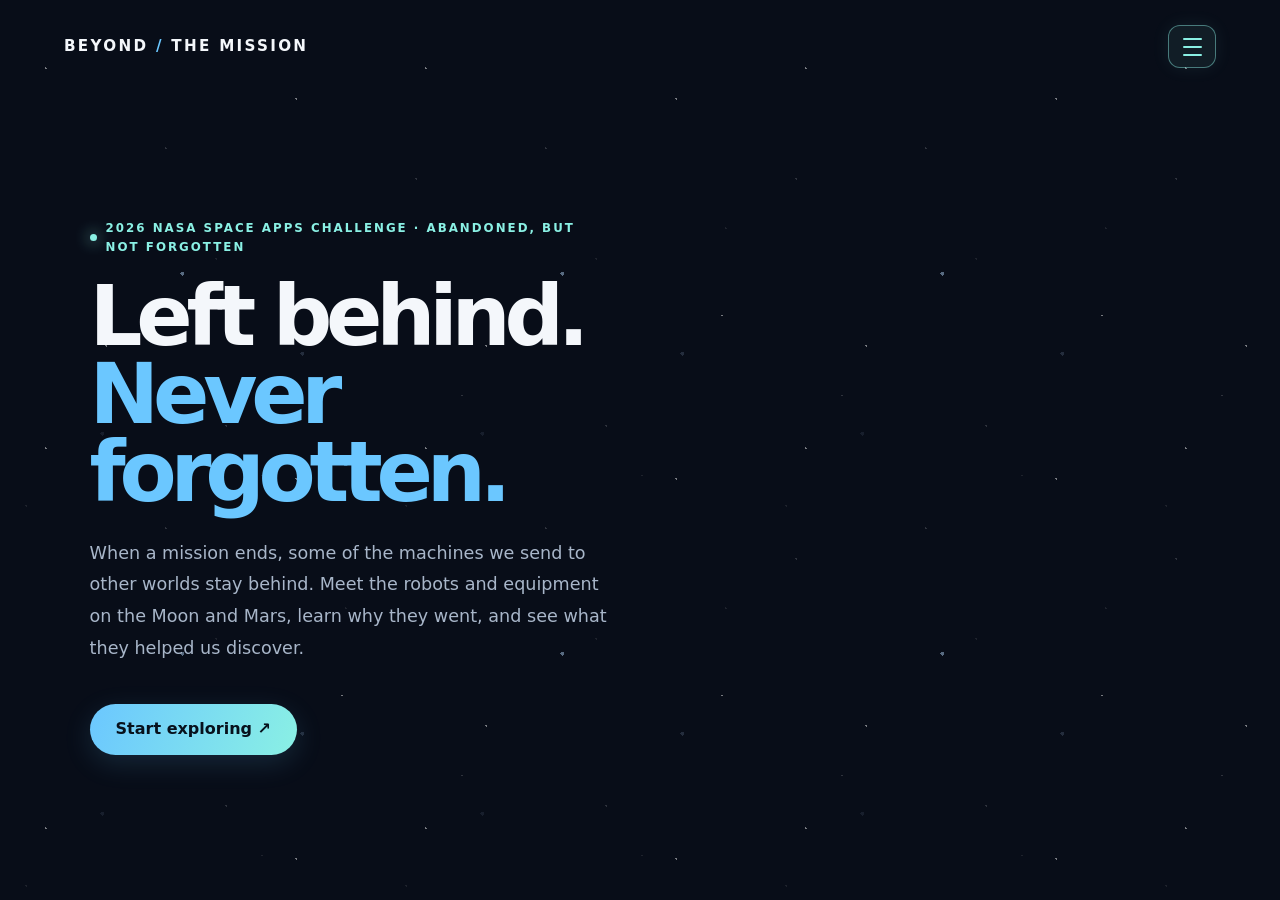
==== index.html @ 31bcc4fc "Update index.html Added extra links" ====
<!DOCTYPE html>
<html lang="en">

<head>
  <meta charset="UTF-8">
  <meta name="viewport" content="width=device-width, initial-scale=1.0">
  <meta name="theme-color" content="#080d18">
  <meta name="description" content="Meet the machines left on the Moon and Mars.">
  <link rel="icon" type="image/png" href="media/Space Apps Logo Color and White motif.png">
  <title>Lunar Rocks</title>
  <link rel="stylesheet" href="style.css">
</head>

<body>
  <div class="stars"></div>

  <!-- Navigation -->
  <nav>
    <a class="brand" href="#home">BEYOND<span> / </span>THE MISSION</a>

    <details class="nav-dropdown">
      <summary aria-label="Open navigation menu">
        <span></span>
        <span></span>
        <span></span>
      </summary>

      <div class="dropdown-links">
        <a href="moon.html">Moon</a>
        <a href="Mars.html">Mars</a>
        <a href="#Quiz">Quiz</a>
        <a href="#Resources">Resources</a>
        <a href="#Return Home">Return Home</a>
      </div>
    </details>
  </nav>

  <!-- Main Hero -->
  <header class="hero" id="home">

    <!-- Left side / Side with the text and details -->
    <div class="hero-content">

      <div class="eyebrow">
        <span class="dot"></span>
        2026 NASA Space Apps Challenge · Abandoned, but not forgotten
      </div>

      <h1>
        Left behind.<br>
        <em>Never forgotten.</em>
      </h1>

      <p>
        When a mission ends, some of the machines we send to other
        worlds stay behind. Meet the robots and equipment on the
        Moon and Mars, learn why they went, and see what they
        helped us discover.
      </p>

      <div class="actions">
        <a class="primary" href="#explore">
          Start exploring&nbsp;↗
        </a>
      </div>

    </div>

    <!-- Right side: Video / The video of the homepage -->
    <video class="hero-video" autoplay muted loop playsinline poster="space-poster.jpg">

      <source src="Media/Homepage Video.mp4" type="video/mp4">
      <div class="video-overlay"></div>

      <div class="video-caption">
        <span class="dot"></span>
        BEYOND OUR WORLD
      </div>
  </header>
</body>

</html>
---- style.css ----
:root {
    --bg: #080d18;
    --panel: #101a2b;
    --panel2: #142238;
    --text: #f4f7fb;
    --muted: #a8b6c9;
    --blue: #6bc7ff;
    --cyan: #8af0e4;
    --orange: #ffb36b;
    --line: rgba(180, 205, 235, .15);
    --shadow: 0 24px 70px rgba(0, 0, 0, .35);
}

* {
    box-sizing: border-box;
}

html {
    scroll-behavior: smooth;
    -ms-overflow-style: none;
}

html::-webkit-scrollbar {
    display: none;
    /* Chrome, Safari, Edge */
}

body::-webkit-scrollbar {
    display: none;
}

body {
    margin: 0;
    background: var(--bg);
    color: var(--text);
    font-family: Inter, ui-sans-serif, system-ui, -apple-system,
        BlinkMacSystemFont, "Segoe UI", sans-serif;
    line-height: 1.55;
    overflow-x: hidden;
    height: 100%;
}

a {
    color: inherit;
    text-decoration: none;
}

button {
    font: inherit;
}

/* =================================
   BACKGROUND STARS
================================= */

.stars,
.stars:before,
.stars:after {
    position: fixed;
    inset: 0;
    pointer-events: none;
    z-index: -1;
    background-image:
        radial-gradient(1px 1px at 12% 18%, #fff 98%, transparent),
        radial-gradient(1px 1px at 78% 26%, #fff 98%, transparent),
        radial-gradient(2px 2px at 48% 72%, #b9dcff 98%, transparent),
        radial-gradient(1px 1px at 90% 83%, #fff 98%, transparent),
        radial-gradient(1px 1px at 28% 91%, #fff 98%, transparent);
    background-size: 380px 380px;
    opacity: .45;
}

.stars:before,
.stars:after {
    content: "";
    transform: translate(120px, 80px);
    opacity: .35;
}

.stars:after {
    transform: translate(-80px, 160px);
    opacity: .2;
}

/* =================================
   NAVIGATION
================================= */

nav {
    position: absolute;
    top: 0;
    left: 0;
    width: 100%;
    z-index: 30;
    display: flex;
    align-items: center;
    justify-content: space-between;
    padding: 25px max(5vw, 22px);
    background: transparent;
    backdrop-filter: none;
    border-bottom: none;
}

.brand {
    font-weight: 850;
    letter-spacing: .15em;
    font-size: .95rem;
}

.brand span {
    color: var(--blue);
}

/* Dropdown menu */

.nav-dropdown {
    position: relative;
    z-index: 30;
}

.nav-dropdown summary {
    list-style: none;
    cursor: pointer;
    width: 48px;
    height: 43px;
    border: 1px solid rgba(138, 240, 228, .45);
    border-radius: 12px;
    display: flex;
    flex-direction: column;
    justify-content: center;
    align-items: center;
    gap: 6px;
    background: rgba(138, 240, 228, .07);
    box-shadow: 0 0 18px rgba(138, 240, 228, .08);
    transition: .3s ease;
}

.nav-dropdown summary::-webkit-details-marker {
    display: none;
}

.nav-dropdown summary:hover,
.nav-dropdown[open] summary {
    background: rgba(138, 240, 228, .18);
    box-shadow: 0 0 25px rgba(138, 240, 228, .25);
    border-color: var(--cyan);
}

.nav-dropdown summary span {
    display: block;
    width: 19px;
    height: 2px;
    border-radius: 5px;
    background: var(--cyan);
    transition: .3s ease;
}

.nav-dropdown[open] summary span:first-child {
    transform: translateY(8px) rotate(45deg);
}

.nav-dropdown[open] summary span:nth-child(2) {
    opacity: 0;
}

.nav-dropdown[open] summary span:last-child {
    transform: translateY(-8px) rotate(-45deg);
}

.dropdown-links {
    position: absolute;
    top: 57px;
    right: 0;
    width: 210px;
    padding: 12px;
    background: rgba(12, 24, 40, .97);
    border: 1px solid rgba(138, 240, 228, .25);
    border-radius: 15px;
    backdrop-filter: blur(20px);
    box-shadow: 0 20px 45px rgba(0, 0, 0, .4);
    display: grid;
    gap: 4px;
}

.dropdown-links a {
    padding: 11px 13px;
    color: var(--muted);
    font-size: .9rem;
    border-radius: 8px;
    transition: .25s ease;
}

.dropdown-links a:hover {
    color: var(--cyan);
    background: rgba(138, 240, 228, .09);
    padding-left: 19px;
}

/* =================================
   HERO SECTION
================================= */

.hero {
    min-height: 100vh;
    display: grid;
    grid-template-columns: 1fr 1fr;
    align-items: end;
    gap: 5vw;
    padding: 140px max(7vw, 24px) 105px;
    position: relative;
    overflow: hidden;
}

.hero-content {
    position: relative;
    z-index: 5;
    padding-bottom: 15px;
    max-width: 650px;
    min-width: 0;
}

.eyebrow {
    display: inline-flex;
    align-items: center;
    gap: 9px;
    color: var(--cyan);
    font-size: .74rem;
    font-weight: 800;
    letter-spacing: .17em;
    text-transform: uppercase;
}

.dot {
    width: 7px;
    height: 7px;
    border-radius: 50%;
    background: var(--cyan);
    box-shadow: 0 0 15px var(--cyan);
    flex-shrink: 0;
}

h1 {
    font-size: clamp(3.5rem, 6.5vw, 6.3rem);
    line-height: .94;
    letter-spacing: -.075em;
    margin: 22px 0 25px;
    max-width: 760px;
}

h1 em {
    font-style: normal;
    color: var(--blue);
}

.hero-content p {
    font-size: 1.1rem;
    color: var(--muted);
    max-width: 520px;
    line-height: 1.8;
}

/* =================================
   BUTTONS
================================= */

.actions {
    display: flex;
    gap: 13px;
    flex-wrap: wrap;
    z-index: 6;
    margin-top: 40px;
    margin-bottom: 25px;
}

.nav-cta,
.primary {
    background: linear-gradient(110deg, var(--blue), var(--cyan));
    color: #07111c;
    font-weight: 800;
    border: 0;
    border-radius: 999px;
    padding: 11px 18px;
    cursor: pointer;
    box-shadow: 0 8px 28px #69c8ff25;
    transition: .3s ease;
}

.primary {
    display: inline-flex;
    align-items: center;
    justify-content: center;
    min-height: 50px;
    max-width: 100%;
}

.primary:hover {
    transform: translateY(-3px);
    box-shadow: 0 12px 35px #69c8ff45;
}

/* =================================
   VIDEO SECTION
================================= */

.hero-art {
    position: relative;
    min-height: 430px;
    height: min(65vh, 540px);
    display: block;
    overflow: hidden;
    border-radius: 22px;
    border: 1px solid rgba(138, 240, 228, .15);
    background: #101a2b;
    box-shadow: 0 25px 80px rgba(0, 0, 0, .35);
    transform: translateY(-70px);
}


.hero-video {
    position: absolute;
    inset: 0;
    width: 100%;
    height: 100%;
    object-fit: cover;
    opacity: .88;
    border: none;
    pointer-events: none;
    user-select: none;
    -webkiit-user-select: none;
}

.video-overlay {
    position: absolute;
    inset: 0;
    background: linear-gradient(0deg,
            rgba(5, 12, 24, .8),
            transparent 45%,
            rgba(5, 12, 24, .08));
    pointer-events: none;
}

.video-caption {
    position: absolute;
    bottom: 22px;
    left: 22px;
    display: flex;
    align-items: center;
    gap: 10px;
    font-size: .7rem;
    letter-spacing: .17em;
    font-weight: 800;
    color: var(--cyan);
}



/* =================================
   RESPONSIVE DESIGN
================================= */

@media(max-width: 850px) {

    .hero {
        grid-template-columns: 1fr;
        padding-top: 125px;
        gap: 35px;
        min-height: auto;
        display: flex;
        flex-direction: column;
        align-items: stretch;
    }

    .hero-content {
        padding-bottom: 0;
        width: 100%;
        display: contents;
    }

    .eyebrow,
    .hero h1,
    .hero-content p {
        order: 1;
    }

    .hero-art {
        order: 2;
        width: 100%;
        transform: none;
        height: 380px;
        min-height: 300px;
        margin-top: 0;
    }

    .actions {
        margin-bottom: 20px;
        margin-top: 0;
        width: 100%;
        order: 3;
    }

    .primary {
        width: 100%;
    }
}

@media(max-width: 600px) {

    nav {
        padding: 20px;
    }

    .brand {
        font-size: .8rem;
    }

    .hero {
        padding: 115px 22px 55px;
    }

    .hero h1 {
        font-size: clamp(3.2rem, 13vw, 4.5rem);
    }

    .hero-content p {
        font-size: 1rem;
    }

    .hero-art {
        height: 300px;
        min-height: 260px;
        border-radius: 16px;
    }

    .primary {
        width: 100%;
    }

    .actions {
        margin-top: 28px;
        margin-bottom: 20px;
    }

}

/* =================================
   Responsive design for the start exploring button
================================= */

/* Desktop */
.primary {
    display: inline-flex;
    align-items: center;
    justify-content: center;
    min-height: 48px;
    padding: 13px 26px;
    font-size: 1rem;
    white-space: nowrap;
    text-align: center;
    transition: all .3s ease;
}

/* Tablet */
@media (max-width: 850px) {
    .primary {
        padding: 13px 24px;
        font-size: .95rem;
    }
}

/* Mobile */
@media (max-width: 600px) {
    .actions {
        width: 100%;
    }

    .primary {
        width: 100%;
        min-height: 50px;
        padding: 14px 20px;
        font-size: .95rem;
    }
}

/* Small mobile screens */
@media (max-width: 380px) {
    .primary {
        font-size: .88rem;
        padding: 12px 16px;
    }
}
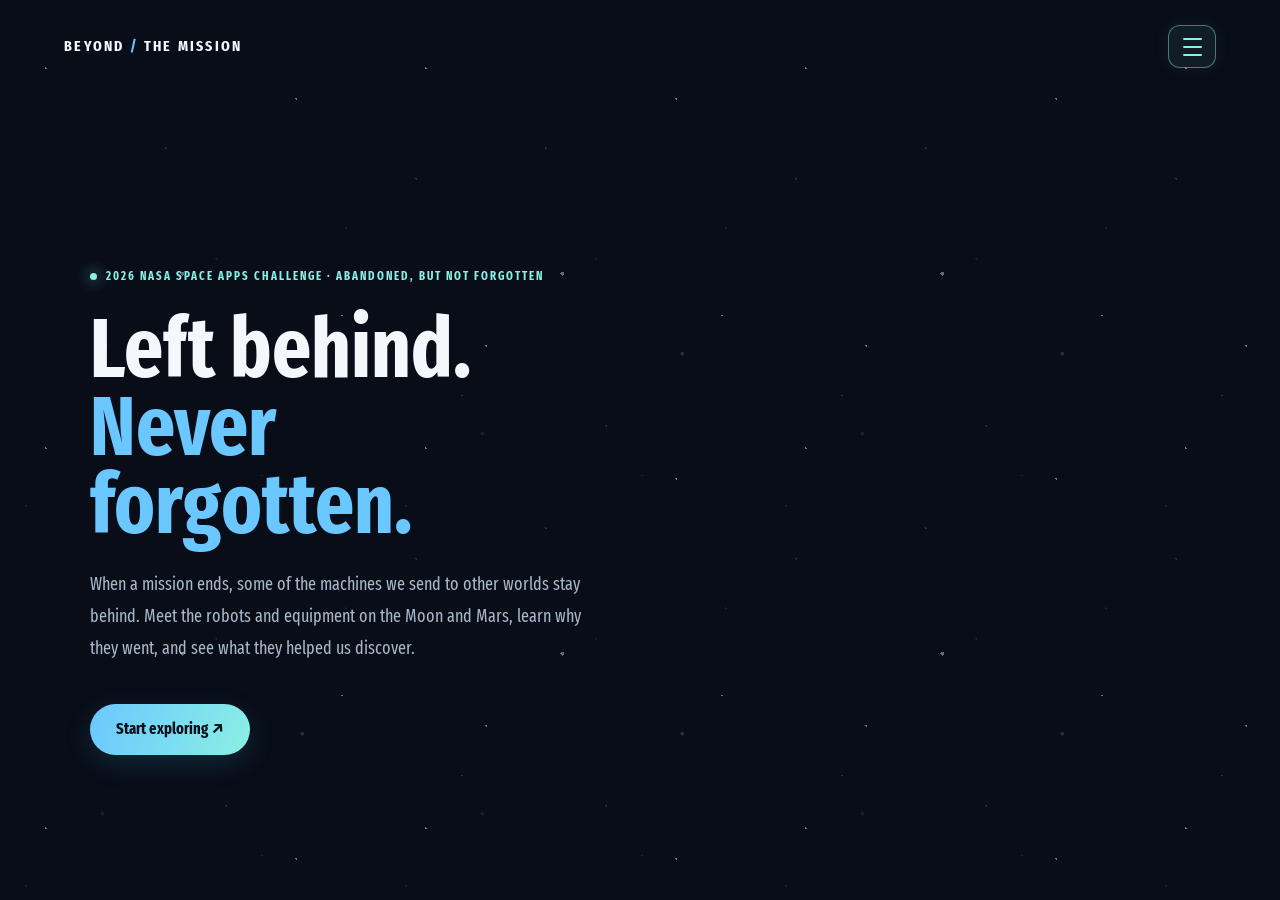
==== commit be684f8b: "Concluded project Finished all aspects of the project." ====
--- a/index.html
+++ b/index.html
@@ -7,7 +7,7 @@
   <meta name="theme-color" content="#080d18">
   <meta name="description" content="Meet the machines left on the Moon and Mars.">
   <link rel="icon" type="image/png" href="media/Space Apps Logo Color and White motif.png">
-  <title>Lunar Rocks</title>
+  <title>Lunar Rocks - Beyond The Missions</title>
   <link rel="stylesheet" href="style.css">
 </head>
 
@@ -16,7 +16,7 @@
 
   <!-- Navigation -->
   <nav>
-    <a class="brand" href="#home">BEYOND<span> / </span>THE MISSION</a>
+    <a class="brand" href="index.html">BEYOND<span> / </span>THE MISSION</a>
 
     <details class="nav-dropdown">
       <summary aria-label="Open navigation menu">
@@ -26,11 +26,7 @@
       </summary>
 
       <div class="dropdown-links">
-        <a href="moon.html">Moon</a>
-        <a href="Mars.html">Mars</a>
-        <a href="#Quiz">Quiz</a>
-        <a href="#Resources">Resources</a>
-        <a href="#Return Home">Return Home</a>
+        <a href="resources.html">Resources</a>
       </div>
     </details>
   </nav>
@@ -59,7 +55,7 @@
       </p>
 
       <div class="actions">
-        <a class="primary" href="#explore">
+        <a class="primary" href="launch.html">
           Start exploring&nbsp;↗
         </a>
       </div>
--- a/style.css
+++ b/style.css
@@ -1,3 +1,41 @@
+/*
+This page defines the main styling shared across the site
+*/
+
+/*-------------------------- Fonts -------------------------*/
+@font-face {
+    font-family: "Fira Sans Compressed";
+    src: url("FiraSansCompressed-Regular.woff2") format("woff2");
+    font-weight: 400;
+    font-style: normal;
+    font-display: swap;
+}
+
+@font-face {
+    font-family: "Fira Sans Compressed";
+    src: url("FiraSansCompressed-Medium.woff2") format("woff2");
+    font-weight: 500;
+    font-style: normal;
+    font-display: swap;
+}
+
+@font-face {
+    font-family: "Fira Sans Compressed";
+    src: url("FiraSansCompressed-SemiBold.woff2") format("woff2");
+    font-weight: 600;
+    font-style: normal;
+    font-display: swap;
+}
+
+@font-face {
+    font-family: "Fira Sans Compressed";
+    src: url("FiraSansCompressed-Bold.woff2") format("woff2");
+    font-weight: 700;
+    font-style: normal;
+    font-display: swap;
+}
+
+/*------------------------- Colours ------------------------*/
 :root {
     --bg: #080d18;
     --panel: #101a2b;
@@ -11,6 +49,7 @@
     --shadow: 0 24px 70px rgba(0, 0, 0, .35);
 }
 
+/*-------------------------- Base --------------------------*/
 * {
     box-sizing: border-box;
 }
@@ -33,8 +72,7 @@
     margin: 0;
     background: var(--bg);
     color: var(--text);
-    font-family: Inter, ui-sans-serif, system-ui, -apple-system,
-        BlinkMacSystemFont, "Segoe UI", sans-serif;
+    font-family: "Fira Sans Compressed", "Arial Narrow", sans-serif;
     line-height: 1.55;
     overflow-x: hidden;
     height: 100%;
@@ -49,9 +87,7 @@
     font: inherit;
 }
 
-/* =================================
-   BACKGROUND STARS
-================================= */
+/*-------------------- Background stars --------------------*/
 
 .stars,
 .stars:before,
@@ -82,9 +118,7 @@
     opacity: .2;
 }
 
-/* =================================
-   NAVIGATION
-================================= */
+/*----------------------- Navigation -----------------------*/
 
 nav {
     position: absolute;
@@ -188,6 +222,7 @@
     font-size: .9rem;
     border-radius: 8px;
     transition: .25s ease;
+    text-decoration: none;
 }
 
 .dropdown-links a:hover {
@@ -196,9 +231,7 @@
     padding-left: 19px;
 }
 
-/* =================================
-   HERO SECTION
-================================= */
+/*---------------------- Hero section ----------------------*/
 
 .hero {
     min-height: 100vh;
@@ -242,7 +275,7 @@
 h1 {
     font-size: clamp(3.5rem, 6.5vw, 6.3rem);
     line-height: .94;
-    letter-spacing: -.075em;
+    letter-spacing: 0;
     margin: 22px 0 25px;
     max-width: 760px;
 }
@@ -259,9 +292,7 @@
     line-height: 1.8;
 }
 
-/* =================================
-   BUTTONS
-================================= */
+/*------------------------- Buttons ------------------------*/
 
 .actions {
     display: flex;
@@ -298,9 +329,7 @@
     box-shadow: 0 12px 35px #69c8ff45;
 }
 
-/* =================================
-   VIDEO SECTION
-================================= */
+/*---------------------- Video section ---------------------*/
 
 .hero-art {
     position: relative;
@@ -353,10 +382,7 @@
 }
 
 
-
-/* =================================
-   RESPONSIVE DESIGN
-================================= */
+/*-------------------- Responsive design -------------------*/
 
 @media(max-width: 850px) {
 
@@ -442,9 +468,7 @@
 
 }
 
-/* =================================
-   Responsive design for the start exploring button
-================================= */
+/*---- Responsive design for the start exploring button ----*/
 
 /* Desktop */
 .primary {
@@ -487,4 +511,200 @@
         font-size: .88rem;
         padding: 12px 16px;
     }
+}
+
+/*------------- Responsive design for the page -------------*/
+
+
+/*----------- Additional responsive improvements -----------*/
+
+/* Prevent horizontal overflow */
+html,
+body {
+    width: 100%;
+    max-width: 100%;
+    overflow-x: clip;
+}
+
+img,
+video,
+iframe {
+    max-width: 100%;
+}
+
+/* Large tablets and small laptops */
+@media (min-width: 851px) and (max-width: 1100px) {
+    .hero {
+        padding-left: 5vw;
+        padding-right: 5vw;
+        gap: 3vw;
+    }
+
+    h1 {
+        font-size: clamp(3.2rem, 5.5vw, 5rem);
+    }
+
+    .hero-art {
+        height: 450px;
+        transform: translateY(-35px);
+    }
+}
+
+/* Tablets */
+@media (max-width: 850px) {
+    .hero {
+        width: 100%;
+        padding-left: 6vw;
+        padding-right: 6vw;
+    }
+
+    .hero-content {
+        min-width: 0;
+    }
+
+    .hero-art {
+        width: 100%;
+        max-width: 100%;
+        height: clamp(280px, 55vw, 400px);
+    }
+
+    .hero-video {
+        object-fit: cover;
+    }
+
+    .dropdown-links {
+        width: min(230px, calc(100vw - 40px));
+    }
+}
+
+/* Mobile devices */
+@media (max-width: 600px) {
+    nav {
+        width: 100%;
+        padding: 16px 20px;
+    }
+
+    .hero {
+        padding: 110px 20px 45px;
+        gap: 24px;
+    }
+
+    .eyebrow {
+        font-size: .68rem;
+        letter-spacing: .12em;
+    }
+
+    h1 {
+        width: 100%;
+        font-size: clamp(2.8rem, 12vw, 4.2rem);
+        line-height: .98;
+        overflow-wrap: break-word;
+    }
+
+    .hero-content p {
+        max-width: 100%;
+        font-size: .95rem;
+        line-height: 1.7;
+    }
+
+    .hero-art {
+        height: 280px;
+        min-height: 240px;
+        border-radius: 15px;
+    }
+
+    .video-caption {
+        left: 15px;
+        bottom: 15px;
+        font-size: .62rem;
+    }
+
+    .actions {
+        gap: 10px;
+    }
+
+    .primary {
+        width: 100%;
+        white-space: normal;
+    }
+}
+
+/* Extra small phones */
+@media (max-width: 380px) {
+    nav {
+        padding: 14px 16px;
+    }
+
+    .brand {
+        font-size: .72rem;
+        letter-spacing: .1em;
+    }
+
+    .nav-dropdown summary {
+        width: 42px;
+        height: 40px;
+    }
+
+    .hero {
+        padding-left: 16px;
+        padding-right: 16px;
+    }
+
+    h1 {
+        font-size: clamp(2.5rem, 11.5vw, 3.2rem);
+    }
+
+    .hero-art {
+        height: 240px;
+        min-height: 220px;
+    }
+
+    .hero-content p {
+        font-size: .9rem;
+    }
+}
+
+/* Landscape mobile screens */
+@media (max-height: 500px) and (orientation: landscape) {
+    .hero {
+        min-height: auto;
+        padding-top: 100px;
+        padding-bottom: 35px;
+    }
+
+    .hero-art {
+        height: 260px;
+        min-height: 220px;
+    }
+}
+
+/* Accessibility: reduced motion */
+@media (prefers-reduced-motion: reduce) {
+
+    *,
+    *::before,
+    *::after {
+        scroll-behavior: auto !important;
+        animation-duration: .01ms !important;
+        animation-iteration-count: 1 !important;
+        transition-duration: .01ms !important;
+    }
+}
+
+
+/* Hide video on mobile devices */
+@media (max-width: 850px) {
+    .hero-art {
+        display: none !important;
+    }
+}
+
+@media (max-width: 850px) {
+    .hero-art {
+        display: none !important;
+    }
+
+    .hero-video {
+        display: none !important;
+    }
 }
